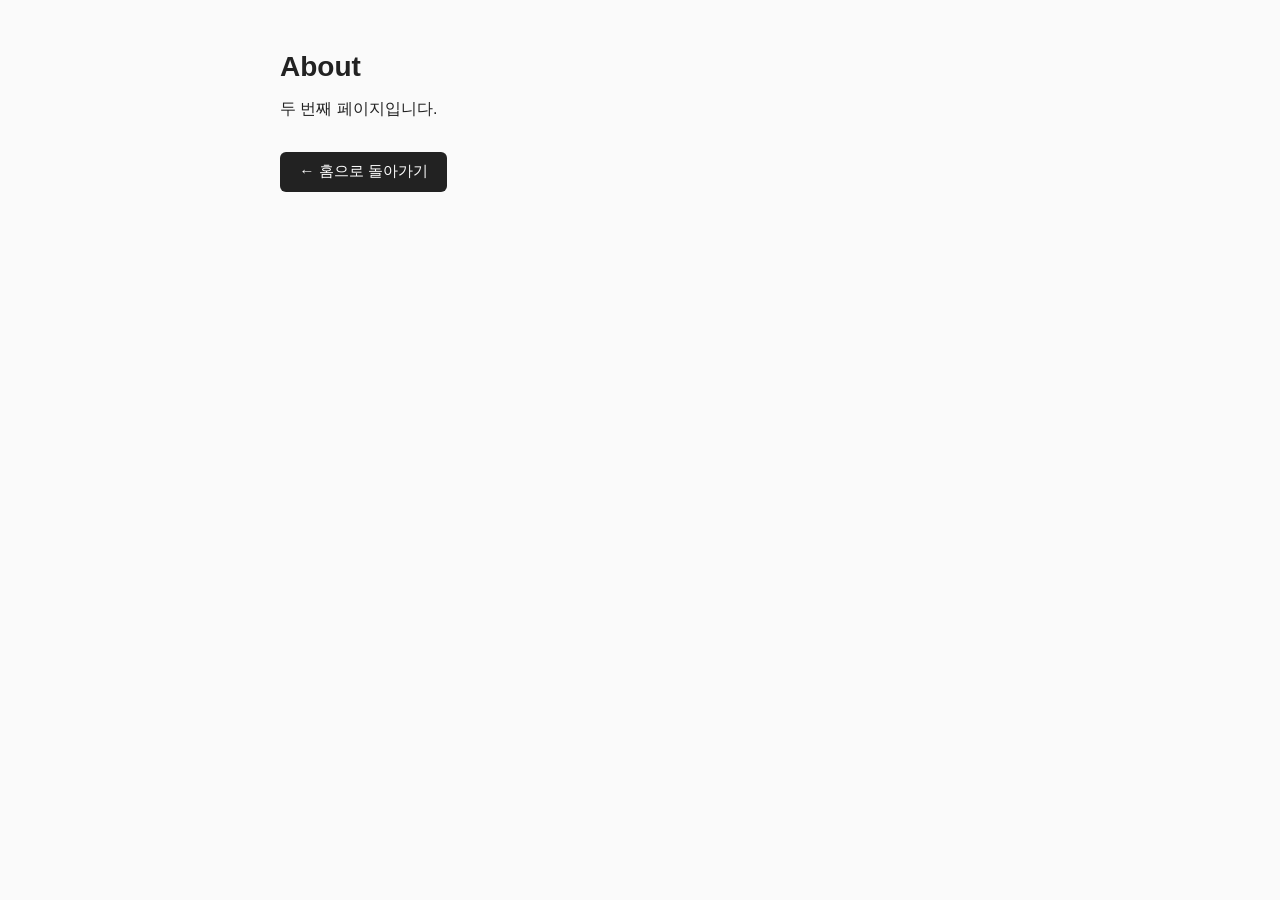
==== about.html @ bfe04d9f "Add about page and navigation button from index" ====
<!DOCTYPE html>
<html lang="ko">
<head>
  <meta charset="UTF-8">
  <meta name="viewport" content="width=device-width, initial-scale=1.0">
  <meta name="robots" content="noindex, nofollow">
  <meta name="googlebot" content="noindex, nofollow">
  <title>About</title>
  <link rel="stylesheet" href="./styles.css">
</head>
<body>
  <main>
    <h1>About</h1>
    <p>두 번째 페이지입니다.</p>
    <a class="btn" href="./index.html">← 홈으로 돌아가기</a>
  </main>
  <script src="./script.js"></script>
</body>
</html>
---- styles.css ----
body {
  font-family: -apple-system, BlinkMacSystemFont, "Segoe UI", Roboto, sans-serif;
  margin: 0;
  padding: 2rem;
  background: #fafafa;
  color: #222;
}

main {
  max-width: 720px;
  margin: 0 auto;
}

h1 {
  font-size: 1.75rem;
  margin-bottom: 0.5rem;
}

.btn {
  display: inline-block;
  margin-top: 1rem;
  padding: 0.6rem 1.2rem;
  background: #222;
  color: #fff;
  text-decoration: none;
  border-radius: 6px;
  font-size: 0.95rem;
}

.btn:hover {
  background: #444;
}
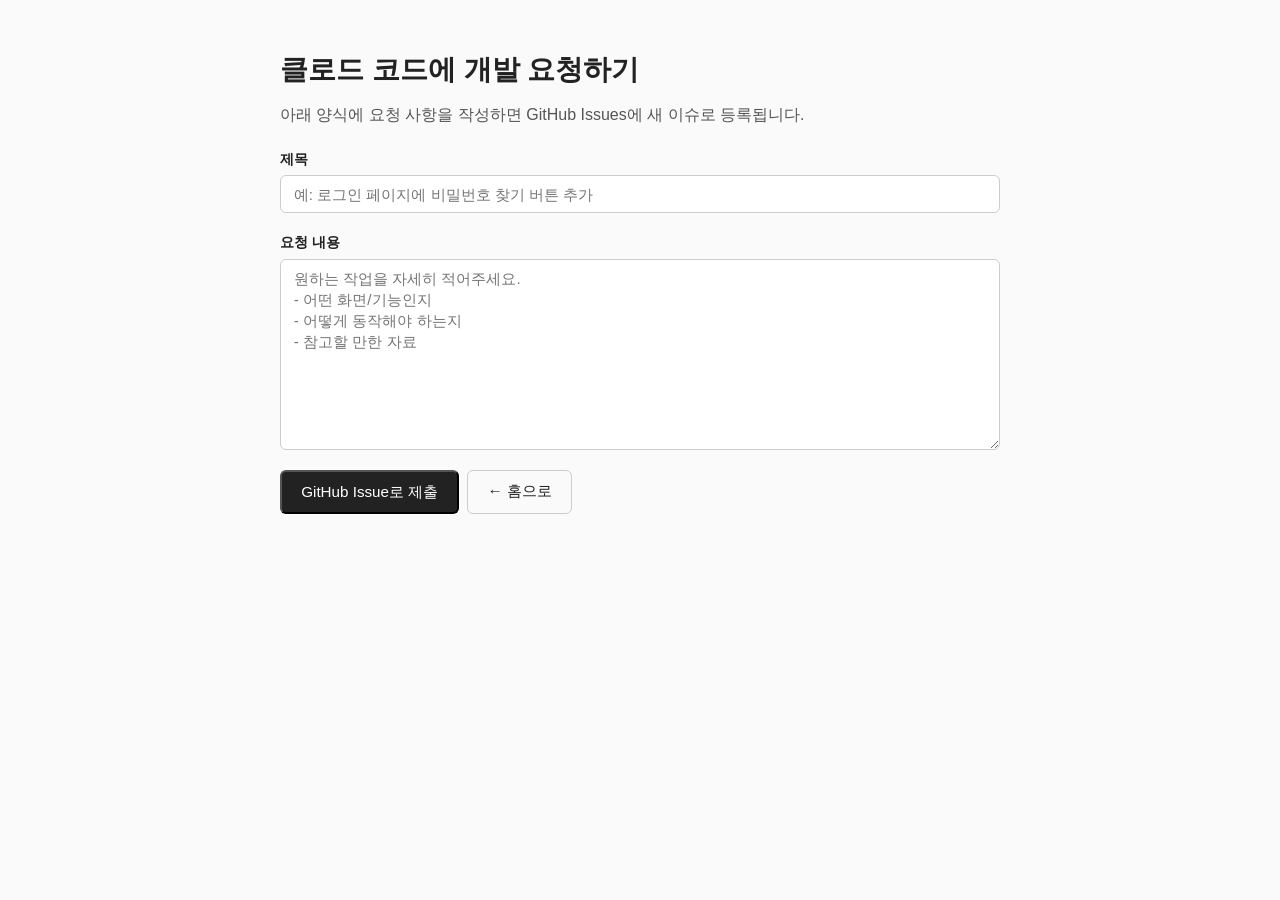
==== commit 290e05b7: "Replace about page with Claude Code request form via GitHub Issues prefill" ====
--- a/about.html
+++ b/about.html
@@ -5,15 +5,33 @@
   <meta name="viewport" content="width=device-width, initial-scale=1.0">
   <meta name="robots" content="noindex, nofollow">
   <meta name="googlebot" content="noindex, nofollow">
-  <title>About</title>
+  <title>클로드 코드에 개발 요청하기</title>
   <link rel="stylesheet" href="./styles.css">
 </head>
 <body>
   <main>
-    <h1>About</h1>
-    <p>두 번째 페이지입니다.</p>
-    <a class="btn" href="./index.html">← 홈으로 돌아가기</a>
+    <h1>클로드 코드에 개발 요청하기</h1>
+    <p class="desc">아래 양식에 요청 사항을 작성하면 GitHub Issues에 새 이슈로 등록됩니다.</p>
+
+    <form id="request-form" class="form">
+      <label class="field">
+        <span class="label">제목</span>
+        <input type="text" name="title" required placeholder="예: 로그인 페이지에 비밀번호 찾기 버튼 추가">
+      </label>
+
+      <label class="field">
+        <span class="label">요청 내용</span>
+        <textarea name="body" rows="10" required placeholder="원하는 작업을 자세히 적어주세요.&#10;- 어떤 화면/기능인지&#10;- 어떻게 동작해야 하는지&#10;- 참고할 만한 자료"></textarea>
+      </label>
+
+      <div class="actions">
+        <button type="submit" class="btn">GitHub Issue로 제출</button>
+        <a class="btn btn-secondary" href="./index.html">← 홈으로</a>
+      </div>
+
+      <p id="status" class="status" hidden></p>
+    </form>
   </main>
-  <script src="./script.js"></script>
+  <script src="./request.js"></script>
 </body>
 </html>
--- a/styles.css
+++ b/styles.css
@@ -30,3 +30,78 @@
 .btn:hover {
   background: #444;
 }
+
+.btn-secondary {
+  background: transparent;
+  color: #222;
+  border: 1px solid #ccc;
+}
+
+.btn-secondary:hover {
+  background: #eee;
+}
+
+.desc {
+  color: #555;
+  margin-bottom: 1.5rem;
+}
+
+.form {
+  display: flex;
+  flex-direction: column;
+  gap: 1.25rem;
+}
+
+.field {
+  display: flex;
+  flex-direction: column;
+  gap: 0.4rem;
+}
+
+.label {
+  font-weight: 600;
+  font-size: 0.9rem;
+}
+
+.form input[type="text"],
+.form textarea {
+  width: 100%;
+  padding: 0.6rem 0.8rem;
+  border: 1px solid #ccc;
+  border-radius: 6px;
+  font-size: 0.95rem;
+  font-family: inherit;
+  background: #fff;
+  box-sizing: border-box;
+}
+
+.form textarea {
+  resize: vertical;
+  min-height: 160px;
+}
+
+.form input[type="text"]:focus,
+.form textarea:focus {
+  outline: none;
+  border-color: #222;
+}
+
+.actions {
+  display: flex;
+  gap: 0.5rem;
+  flex-wrap: wrap;
+}
+
+.actions .btn {
+  margin-top: 0;
+}
+
+.status {
+  margin: 0;
+  padding: 0.75rem 1rem;
+  background: #e8f4ff;
+  border: 1px solid #b6dcff;
+  border-radius: 6px;
+  font-size: 0.9rem;
+  color: #1b4b7a;
+}
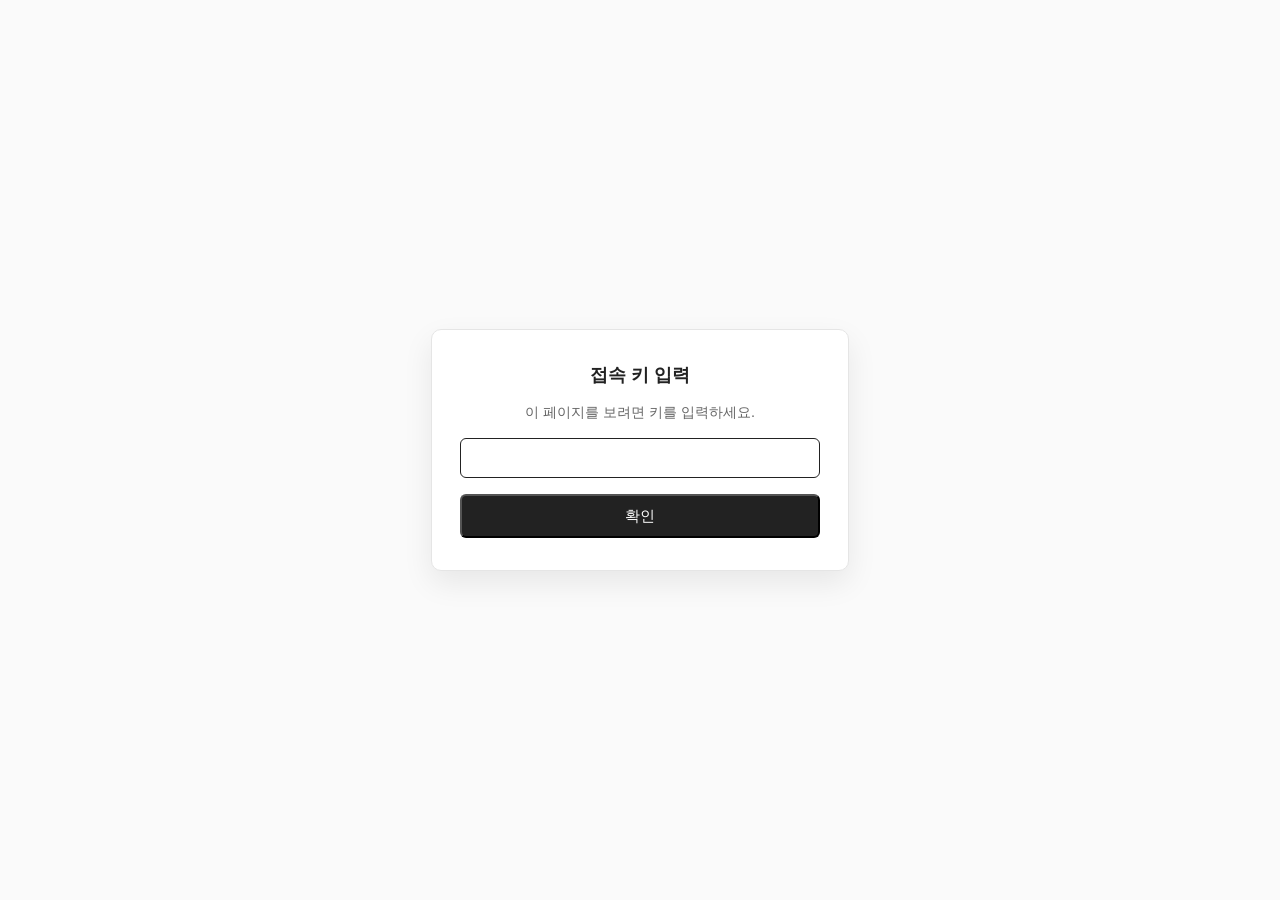
==== commit 07f30a39: "Add encrypted flight info, key gate, notfound page, inline Google Maps embeds" ====
--- a/about.html
+++ b/about.html
@@ -7,8 +7,10 @@
   <meta name="googlebot" content="noindex, nofollow">
   <title>클로드 코드에 개발 요청하기</title>
   <link rel="stylesheet" href="./styles.css">
+  <script src="./secret.js"></script>
+  <script src="./gate.js"></script>
 </head>
-<body>
+<body class="gated">
   <main>
     <h1>클로드 코드에 개발 요청하기</h1>
     <p class="desc">아래 양식에 요청 사항을 작성하면 GitHub Issues에 새 이슈로 등록됩니다.</p>
--- a/styles.css
+++ b/styles.css
@@ -9,6 +9,567 @@
 main {
   max-width: 720px;
   margin: 0 auto;
+}
+
+.page {
+  min-height: calc(100vh - 4rem);
+  display: flex;
+  flex-direction: column;
+}
+
+.page-main {
+  flex: 1;
+}
+
+.page-footer {
+  margin-top: 2rem;
+  padding-top: 1.5rem;
+  border-top: 1px solid #e5e5e5;
+  display: flex;
+  justify-content: center;
+}
+
+.link-list {
+  display: flex;
+  flex-direction: column;
+  gap: 0.5rem;
+  align-items: flex-start;
+  margin: 1rem 0;
+}
+
+.info {
+  margin-top: 1.5rem;
+}
+
+.info h2 {
+  font-size: 1.1rem;
+  margin-bottom: 0.5rem;
+}
+
+.info ul {
+  margin: 0;
+  padding-left: 1.25rem;
+  line-height: 1.7;
+}
+
+.trip-period {
+  color: #666;
+  margin: 0 0 1.25rem;
+  font-size: 0.95rem;
+}
+
+.weather-strip {
+  display: grid;
+  grid-template-columns: repeat(4, 1fr);
+  gap: 0.5rem;
+  margin-bottom: 1.5rem;
+}
+
+.weather-card {
+  background: #fff;
+  border: 1px solid #e5e5e5;
+  border-radius: 8px;
+  padding: 0.75rem 0.5rem;
+  text-align: center;
+  font-size: 0.85rem;
+}
+
+.weather-date {
+  font-weight: 600;
+  color: #555;
+  margin-bottom: 0.25rem;
+}
+
+.weather-icon {
+  font-size: 1.6rem;
+  line-height: 1.2;
+}
+
+.weather-label {
+  color: #666;
+  font-size: 0.75rem;
+  margin: 0.15rem 0 0.35rem;
+}
+
+.weather-temp {
+  font-variant-numeric: tabular-nums;
+}
+
+.temp-max {
+  color: #c0392b;
+  font-weight: 600;
+}
+
+.temp-min {
+  color: #2c6fbb;
+}
+
+.temp-sep {
+  color: #bbb;
+  margin: 0 0.15rem;
+}
+
+.weather-loading,
+.weather-error {
+  grid-column: 1 / -1;
+  text-align: center;
+  color: #888;
+  font-size: 0.9rem;
+  padding: 0.75rem;
+}
+
+.weather-error {
+  color: #c0392b;
+}
+
+.tabs {
+  display: grid;
+  grid-template-columns: repeat(4, 1fr);
+  gap: 0.25rem;
+  margin-bottom: 1rem;
+  border-bottom: 1px solid #e5e5e5;
+}
+
+.tab {
+  background: transparent;
+  border: none;
+  border-bottom: 2px solid transparent;
+  padding: 0.6rem 0.5rem;
+  cursor: pointer;
+  font-family: inherit;
+  font-size: 0.9rem;
+  color: #666;
+  display: flex;
+  flex-direction: column;
+  align-items: center;
+  gap: 0.15rem;
+  transition: color 0.15s, border-color 0.15s;
+}
+
+.tab:hover {
+  color: #222;
+}
+
+.tab.is-active {
+  color: #222;
+  border-bottom-color: #222;
+  font-weight: 600;
+}
+
+.tab-dow {
+  font-size: 0.75rem;
+  color: inherit;
+  opacity: 0.7;
+}
+
+.tab-panel {
+  margin-bottom: 1.5rem;
+}
+
+.tab-panel h2 {
+  font-size: 1.15rem;
+  margin: 0.5rem 0 0.75rem;
+}
+
+.tabs-5 {
+  grid-template-columns: repeat(5, 1fr);
+}
+
+.tabs-6 {
+  grid-template-columns: repeat(6, 1fr);
+}
+
+.plan-list {
+  list-style: none;
+  margin: 0;
+  padding: 0;
+  display: flex;
+  flex-direction: column;
+  gap: 0.25rem;
+}
+
+.plan-item {
+  display: grid;
+  grid-template-columns: 3.5rem 1fr auto;
+  gap: 0.6rem;
+  align-items: baseline;
+  padding: 0.5rem 0.6rem;
+  border-radius: 6px;
+  border-bottom: 1px solid #eee;
+}
+
+.plan-item:hover {
+  background: #f4f4f4;
+}
+
+.plan-time {
+  font-variant-numeric: tabular-nums;
+  font-weight: 600;
+  color: #444;
+  font-size: 0.9rem;
+}
+
+.plan-name {
+  color: #222;
+  line-height: 1.45;
+}
+
+.plan-link {
+  text-decoration: none;
+  font-size: 1rem;
+  padding: 0.1rem 0.4rem;
+  border-radius: 4px;
+  color: #2c6fbb;
+  transition: background 0.15s;
+}
+
+.plan-link:hover {
+  background: #e8f4ff;
+}
+
+.panel-desc {
+  color: #777;
+  font-size: 0.85rem;
+  margin: 0 0 1rem;
+}
+
+.checklist {
+  display: flex;
+  flex-direction: column;
+  gap: 1.25rem;
+}
+
+.checklist-summary {
+  align-self: flex-start;
+  padding: 0.3rem 0.7rem;
+  background: #eef3ff;
+  color: #2c4f8a;
+  border-radius: 999px;
+  font-size: 0.8rem;
+  font-weight: 600;
+  font-variant-numeric: tabular-nums;
+}
+
+.checklist-category h3 {
+  font-size: 0.95rem;
+  margin: 0 0 0.4rem;
+  color: #333;
+  border-bottom: 1px solid #e5e5e5;
+  padding-bottom: 0.35rem;
+}
+
+.checklist-items {
+  list-style: none;
+  margin: 0;
+  padding: 0;
+  display: flex;
+  flex-direction: column;
+}
+
+.checklist-item label {
+  display: flex;
+  align-items: flex-start;
+  gap: 0.55rem;
+  padding: 0.35rem 0;
+  cursor: pointer;
+  line-height: 1.4;
+}
+
+.checklist-item input[type="checkbox"] {
+  margin-top: 0.2rem;
+  flex-shrink: 0;
+  width: 1rem;
+  height: 1rem;
+  cursor: pointer;
+}
+
+.checklist-item.is-checked .checklist-label {
+  color: #999;
+  text-decoration: line-through;
+}
+
+body.gated > main {
+  visibility: hidden;
+}
+
+.gate-modal {
+  position: fixed;
+  inset: 0;
+  background: rgba(250, 250, 250, 0.96);
+  display: flex;
+  align-items: center;
+  justify-content: center;
+  z-index: 9999;
+  padding: 1rem;
+}
+
+.gate-card {
+  background: #fff;
+  border: 1px solid #e5e5e5;
+  border-radius: 10px;
+  padding: 2rem 1.75rem;
+  max-width: 360px;
+  width: 100%;
+  display: flex;
+  flex-direction: column;
+  gap: 1rem;
+  box-shadow: 0 12px 30px rgba(0, 0, 0, 0.08);
+}
+
+.gate-card h2 {
+  margin: 0;
+  font-size: 1.15rem;
+  text-align: center;
+}
+
+.gate-desc {
+  color: #666;
+  font-size: 0.9rem;
+  margin: 0;
+  text-align: center;
+}
+
+.gate-input {
+  padding: 0.65rem 0.8rem;
+  border: 1px solid #ccc;
+  border-radius: 6px;
+  font-size: 1rem;
+  font-family: inherit;
+  background: #fff;
+}
+
+.gate-input:focus {
+  outline: none;
+  border-color: #222;
+}
+
+.gate-card .btn {
+  margin-top: 0;
+  text-align: center;
+}
+
+.flight-info {
+  display: flex;
+  flex-direction: column;
+  gap: 1rem;
+}
+
+.flight-loading,
+.flight-error {
+  color: #888;
+  font-size: 0.9rem;
+}
+
+.flight-error {
+  color: #c0392b;
+}
+
+.flight-meta,
+.flight-total {
+  display: flex;
+  justify-content: space-between;
+  align-items: baseline;
+  padding: 0.75rem 1rem;
+  background: #f6f8fb;
+  border: 1px solid #e5ebf3;
+  border-radius: 6px;
+}
+
+.flight-label {
+  color: #666;
+  font-size: 0.85rem;
+}
+
+.flight-pnr {
+  font-variant-numeric: tabular-nums;
+  font-weight: 600;
+  letter-spacing: 0.02em;
+}
+
+.flight-total .flight-value {
+  font-weight: 700;
+  font-size: 1.05rem;
+}
+
+.flight-segment {
+  border: 1px solid #e5e5e5;
+  border-radius: 8px;
+  overflow: hidden;
+}
+
+.flight-segment-head {
+  display: flex;
+  flex-wrap: wrap;
+  gap: 0.5rem;
+  align-items: baseline;
+  padding: 0.6rem 0.9rem;
+  background: #fafafa;
+  border-bottom: 1px solid #eee;
+  font-size: 0.85rem;
+}
+
+.flight-direction {
+  font-weight: 600;
+  color: #222;
+}
+
+.flight-airline {
+  color: #444;
+}
+
+.flight-code {
+  color: #2c6fbb;
+  font-variant-numeric: tabular-nums;
+  font-weight: 600;
+}
+
+.flight-cabin {
+  color: #888;
+  font-size: 0.8rem;
+}
+
+.flight-segment-body {
+  display: grid;
+  grid-template-columns: 1fr auto 1fr;
+  gap: 0.75rem;
+  padding: 1rem 0.9rem;
+  align-items: center;
+}
+
+.flight-endpoint {
+  display: flex;
+  flex-direction: column;
+  gap: 0.15rem;
+}
+
+.flight-endpoint:last-child {
+  text-align: right;
+}
+
+.flight-time {
+  font-size: 1.4rem;
+  font-weight: 700;
+  font-variant-numeric: tabular-nums;
+}
+
+.flight-airport {
+  font-size: 0.85rem;
+  color: #444;
+}
+
+.flight-date {
+  font-size: 0.75rem;
+  color: #888;
+  font-variant-numeric: tabular-nums;
+}
+
+.flight-arrow {
+  color: #999;
+  font-size: 1.4rem;
+}
+
+.flight-passengers h3 {
+  font-size: 0.95rem;
+  margin: 0 0 0.5rem;
+}
+
+.flight-passengers ul {
+  list-style: none;
+  margin: 0;
+  padding: 0;
+  display: flex;
+  flex-direction: column;
+  gap: 0.5rem;
+}
+
+.flight-passengers li {
+  padding: 0.6rem 0.9rem;
+  background: #fff;
+  border: 1px solid #e5e5e5;
+  border-radius: 6px;
+}
+
+.flight-passenger-name {
+  font-weight: 600;
+  margin-bottom: 0.2rem;
+}
+
+.flight-tickets {
+  font-size: 0.8rem;
+  color: #666;
+  font-variant-numeric: tabular-nums;
+}
+
+.plan-map {
+  grid-column: 1 / -1;
+  margin-top: 0.5rem;
+  border-radius: 6px;
+  overflow: hidden;
+  border: 1px solid #e5e5e5;
+}
+
+.plan-map iframe {
+  display: block;
+  width: 100%;
+  height: 280px;
+  border: 0;
+}
+
+.plan-item.is-map-open .plan-link {
+  background: #e8f4ff;
+}
+
+.page-nav {
+  display: flex;
+  gap: 0.5rem;
+  flex-wrap: wrap;
+}
+
+@media (max-width: 480px) {
+  body {
+    padding: 1rem;
+  }
+  .weather-strip {
+    grid-template-columns: repeat(4, 1fr);
+  }
+  .weather-icon {
+    font-size: 1.3rem;
+  }
+  .weather-label {
+    font-size: 0.7rem;
+  }
+  .tab {
+    padding: 0.5rem 0.25rem;
+    font-size: 0.8rem;
+  }
+  .tab-dow {
+    font-size: 0.65rem;
+  }
+  .plan-item {
+    grid-template-columns: 3rem 1fr auto;
+    gap: 0.4rem;
+    padding: 0.45rem 0.4rem;
+  }
+  .plan-time {
+    font-size: 0.85rem;
+  }
+  .plan-map iframe {
+    height: 220px;
+  }
+  .flight-segment-body {
+    grid-template-columns: 1fr;
+    gap: 0.5rem;
+  }
+  .flight-endpoint:last-child {
+    text-align: left;
+  }
+  .flight-arrow {
+    transform: rotate(90deg);
+    width: fit-content;
+  }
+  .flight-time {
+    font-size: 1.2rem;
+  }
 }
 
 h1 {
